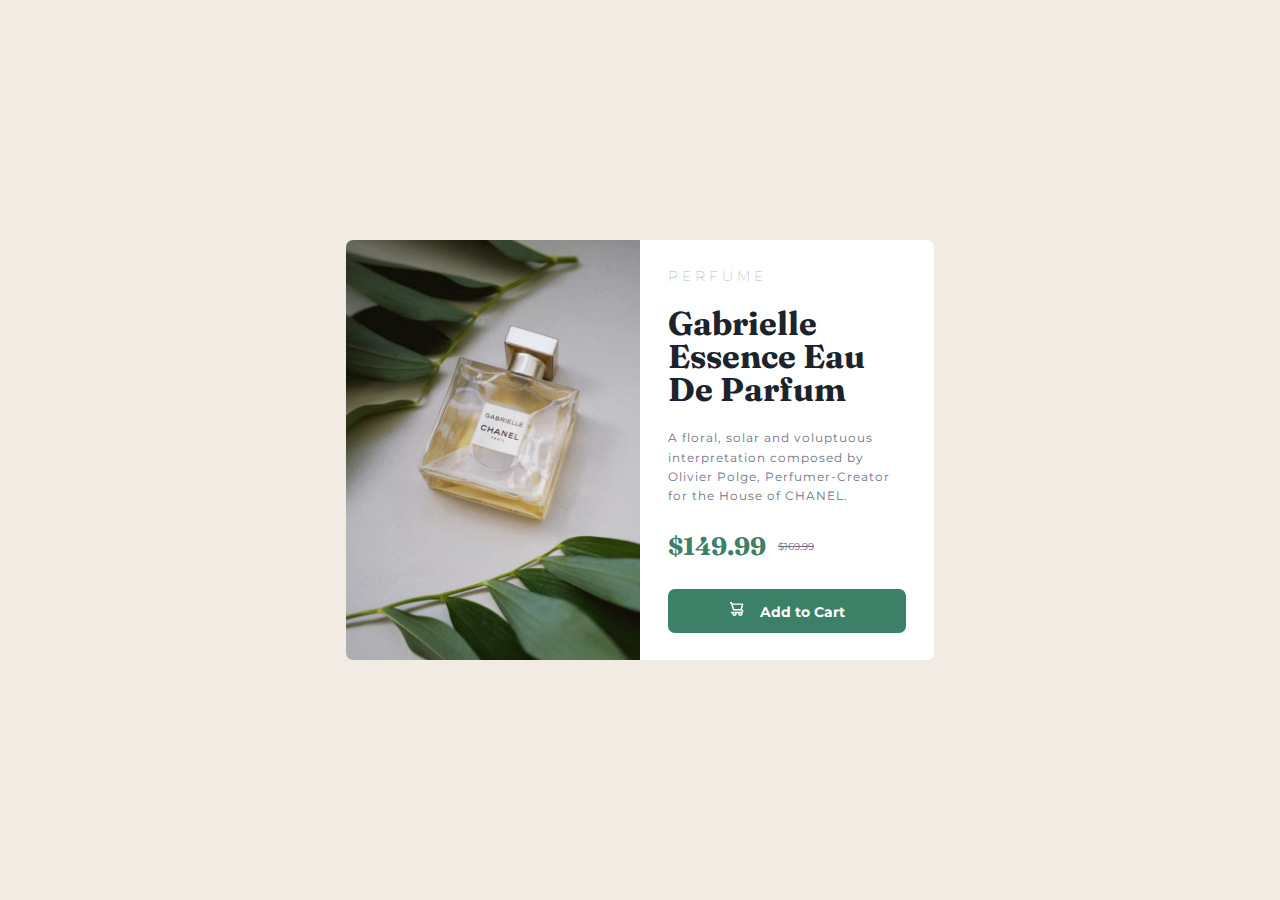
==== index.html @ a7668060 "Rename product_preview.html to index.html" ====
<!DOCTYPE html>
<html lang="en">
<head>
  <meta charset="UTF-8">
  <meta name="viewport" content="width=device-width, initial-scale=1.0"> <!-- displays site properly based on user's device -->

  <link rel="icon" type="image/png" sizes="32x32" href="./images/favicon-32x32.png">
  
  <title>Frontend Mentor | Product preview card component</title>
  <link rel="preconnect" href="https://fonts.googleapis.com">
  <link rel="preconnect" href="https://fonts.gstatic.com" crossorigin>
  <link href="https://fonts.googleapis.com/css2?family=Fraunces:opsz,wght@9..144,700&family=Montserrat:wght@500;700&display=swap" 
    rel="stylesheet">
  <link rel="stylesheet" href="product_preview.css">


</head>
<body>
  <div class="card"> 
    
    <div class="image"> 
    </div>

    <div class="information">
      <h4>Perfume</h4>
      <h1>Gabrielle <!--<br>--> Essence Eau De Parfum</h1>
      <p>A floral, solar and voluptuous interpretation composed by Olivier Polge, 
      Perfumer-Creator for the House of CHANEL.</p>
      
      <div class="prices">
        <span class="price">$149.99</span> &nbsp;&nbsp;&nbsp;
        <span class="price2">$169.99</span>
      </div>
      <a href="#"><button><img src="images/icon-cart.svg" alt="cart" width="1%"> &nbsp;&nbsp; Add to Cart</button></a>
      
    </div>
  </div>
  
</body>
</html>
---- product_preview.css ----
* {
    font-family: 'Fraunces', serif;
    font-family: 'Montserrat', sans-serif;
    font-size: 14px;
}

:root {
    --body-bg-color: hsl(30, 38%, 92%);
    --card-bg-color: hsl(0, 0%, 100%);
    --heading-color: hsl(212, 21%, 14%);
    --price-button-color: hsl(158, 36%, 37%);
    --text-color: hsl(228, 12%, 48%);
    --button-hover-color: hsl(158, 36%, 20%);
}

body {
    width: min(1440px, 100%);
    height: 100vh;
    margin: 0;
    display: grid;
    justify-content: center;
    align-items: center;
    background-color: var(--body-bg-color);
}

.card {
    background-color: var(--card-bg-color);
    width: 42rem; 
    height: 30rem;
    border-radius: 7px;
    display: grid;
    justify-content: center;
    align-items: center;
    grid-template-columns: 21rem 21rem;
    grid-template-rows: 30rem;
    grid-template-areas: "image information";
}

.image {
    grid-area: image;
    display: block;
    width: 21rem;
    height: 30rem;
    background-image: url(images/image-product-desktop.jpg);
    background-size: cover;
    border-top-left-radius: 7px;
    border-bottom-left-radius: 7px;
}

.information {
    grid-area: information;
    color: var(--text-color);   
    padding: 2rem;
}

h1 {
    color: var(--heading-color);
    font-family: 'Fraunces', serif;
    font-size: 33px;
    line-height: 1;
}

h4 {
    letter-spacing: 4px;
    text-transform: uppercase;
    font-weight: 100;
    margin: 0;
}

p {
    letter-spacing: 1px;
    font-size: 12px;    
    line-height: 1.6;
}

.information > a > button {
    background-color: var(--price-button-color);
    border-color: var(--price-button-color);
    border-style: solid;
    color: var(--card-bg-color);
    width: 100%; 
    height: 3.125rem; 
    border-radius: 7px;
    font-size: 14px;
    font-weight: bold;
}

.information > a {
    color: --card-bg-color;
    text-decoration: none;
    font-size: 14px;
    font-weight: bolder;
}

.information > a > button > img {
    width: 1rem;
}

.information > a > button:hover {
    background-color: var(--button-hover-color);
    border-color: var(--button-hover-color);
    border-style: solid;
    cursor: pointer;
}

.prices {
    width: 14.375rem;
    padding-top: 1rem;
    padding-bottom: 2rem;
    display: flex;
    flex-direction: row;
    flex-wrap: nowrap;
    align-items: center;
}

.price {
    color: var(--price-button-color);
    font-family: 'Fraunces', serif;
    font-weight: 700;
    font-size: 25px;
}

.price2 {
    text-decoration: line-through;
    font-size: 10px;
}

/*.attribution {
    grid-area: attribution;
}
/* for mobile */ 

@media screen and (max-width: 700px) {
    body {
        width: max(375px, 100vw);
        height: max(60rem, 100vh);
        margin: 0;
        display: grid;
        justify-content: center;
        align-items: center;
        background-color: var(--body-bg-color);
    }

    .card {
        width: 21rem; 
        height: 45rem;
        display: grid;
        grid-template-columns: 21rem;
        grid-template-rows: 15rem 30rem;
        justify-content: center;
        align-items: center;
        grid-template-areas: "image"
        "information";
        background-color: var(--card-bg-color);
        border-radius: 7px;
    }

    .image {
        grid-area: image;
        width: 21rem;
        height: 15rem;
        border-top-left-radius: 7px;
        border-top-right-radius: 7px;
        border-bottom-left-radius: 0px;
        background-image: url(images/image-product-mobile.jpg);
        background-size: cover;
    }

    .information {
        grid-area: information;
        color: var(--text-color);   
        padding: 2rem;
    }

}
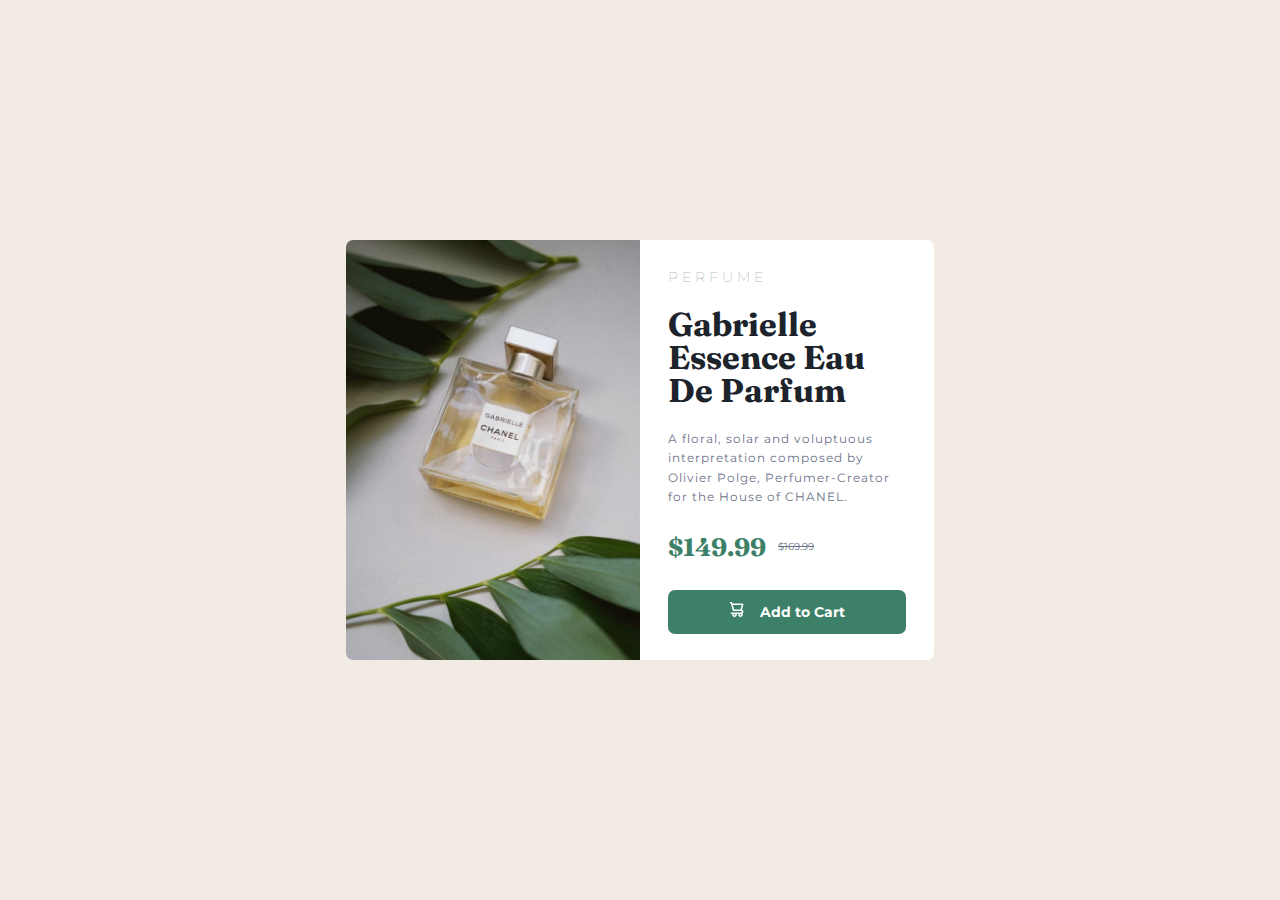
==== commit c02a95ed: "Update index.html" ====
--- a/index.html
+++ b/index.html
@@ -16,25 +16,27 @@
 
 </head>
 <body>
-  <div class="card"> 
-    
-    <div class="image"> 
+  <main>
+    <div class="card"> 
+      <section>  
+        <div class="image"> 
+        </div>
+      </section>
+      <section>
+        <div class="information">
+          <h4>Perfume</h4>
+          <h1>Gabrielle <!--<br>--> Essence Eau De Parfum</h1>
+          <p>A floral, solar and voluptuous interpretation composed by Olivier Polge, 
+          Perfumer-Creator for the House of CHANEL.</p>
+          
+          <div class="prices">
+            <span class="price">$149.99</span> &nbsp;&nbsp;&nbsp;
+            <span class="price2">$169.99</span>
+          </div>
+          <a href="#"><button><img src="images/icon-cart.svg" alt="cart" width="1%"> &nbsp;&nbsp; Add to Cart</button></a>
+        </div>
+      </section>
     </div>
-
-    <div class="information">
-      <h4>Perfume</h4>
-      <h1>Gabrielle <!--<br>--> Essence Eau De Parfum</h1>
-      <p>A floral, solar and voluptuous interpretation composed by Olivier Polge, 
-      Perfumer-Creator for the House of CHANEL.</p>
-      
-      <div class="prices">
-        <span class="price">$149.99</span> &nbsp;&nbsp;&nbsp;
-        <span class="price2">$169.99</span>
-      </div>
-      <a href="#"><button><img src="images/icon-cart.svg" alt="cart" width="1%"> &nbsp;&nbsp; Add to Cart</button></a>
-      
-    </div>
-  </div>
-  
+  </main>
 </body>
 </html>
--- a/product_preview.css
+++ b/product_preview.css
@@ -14,12 +14,11 @@
 }
 
 body {
-    width: min(1440px, 100%);
+    width: 100%;
     height: 100vh;
     margin: 0;
     display: grid;
-    justify-content: center;
-    align-items: center;
+    place-content: center;
     background-color: var(--body-bg-color);
 }
 
@@ -29,8 +28,9 @@
     height: 30rem;
     border-radius: 7px;
     display: grid;
-    justify-content: center;
-    align-items: center;
+    place-content: center;
+    /*justify-content: center;
+    align-items: center;*/
     grid-template-columns: 21rem 21rem;
     grid-template-rows: 30rem;
     grid-template-areas: "image information";
@@ -132,12 +132,13 @@
 
 @media screen and (max-width: 700px) {
     body {
-        width: max(375px, 100vw);
+        width: 100%;
         height: max(60rem, 100vh);
         margin: 0;
         display: grid;
-        justify-content: center;
-        align-items: center;
+        place-content: center;
+        /*justify-content: center;
+        align-items: center;*/
         background-color: var(--body-bg-color);
     }
 
@@ -147,8 +148,9 @@
         display: grid;
         grid-template-columns: 21rem;
         grid-template-rows: 15rem 30rem;
-        justify-content: center;
-        align-items: center;
+        place-content: center;
+        /*justify-content: center;
+        align-items: center;*/
         grid-template-areas: "image"
         "information";
         background-color: var(--card-bg-color);
